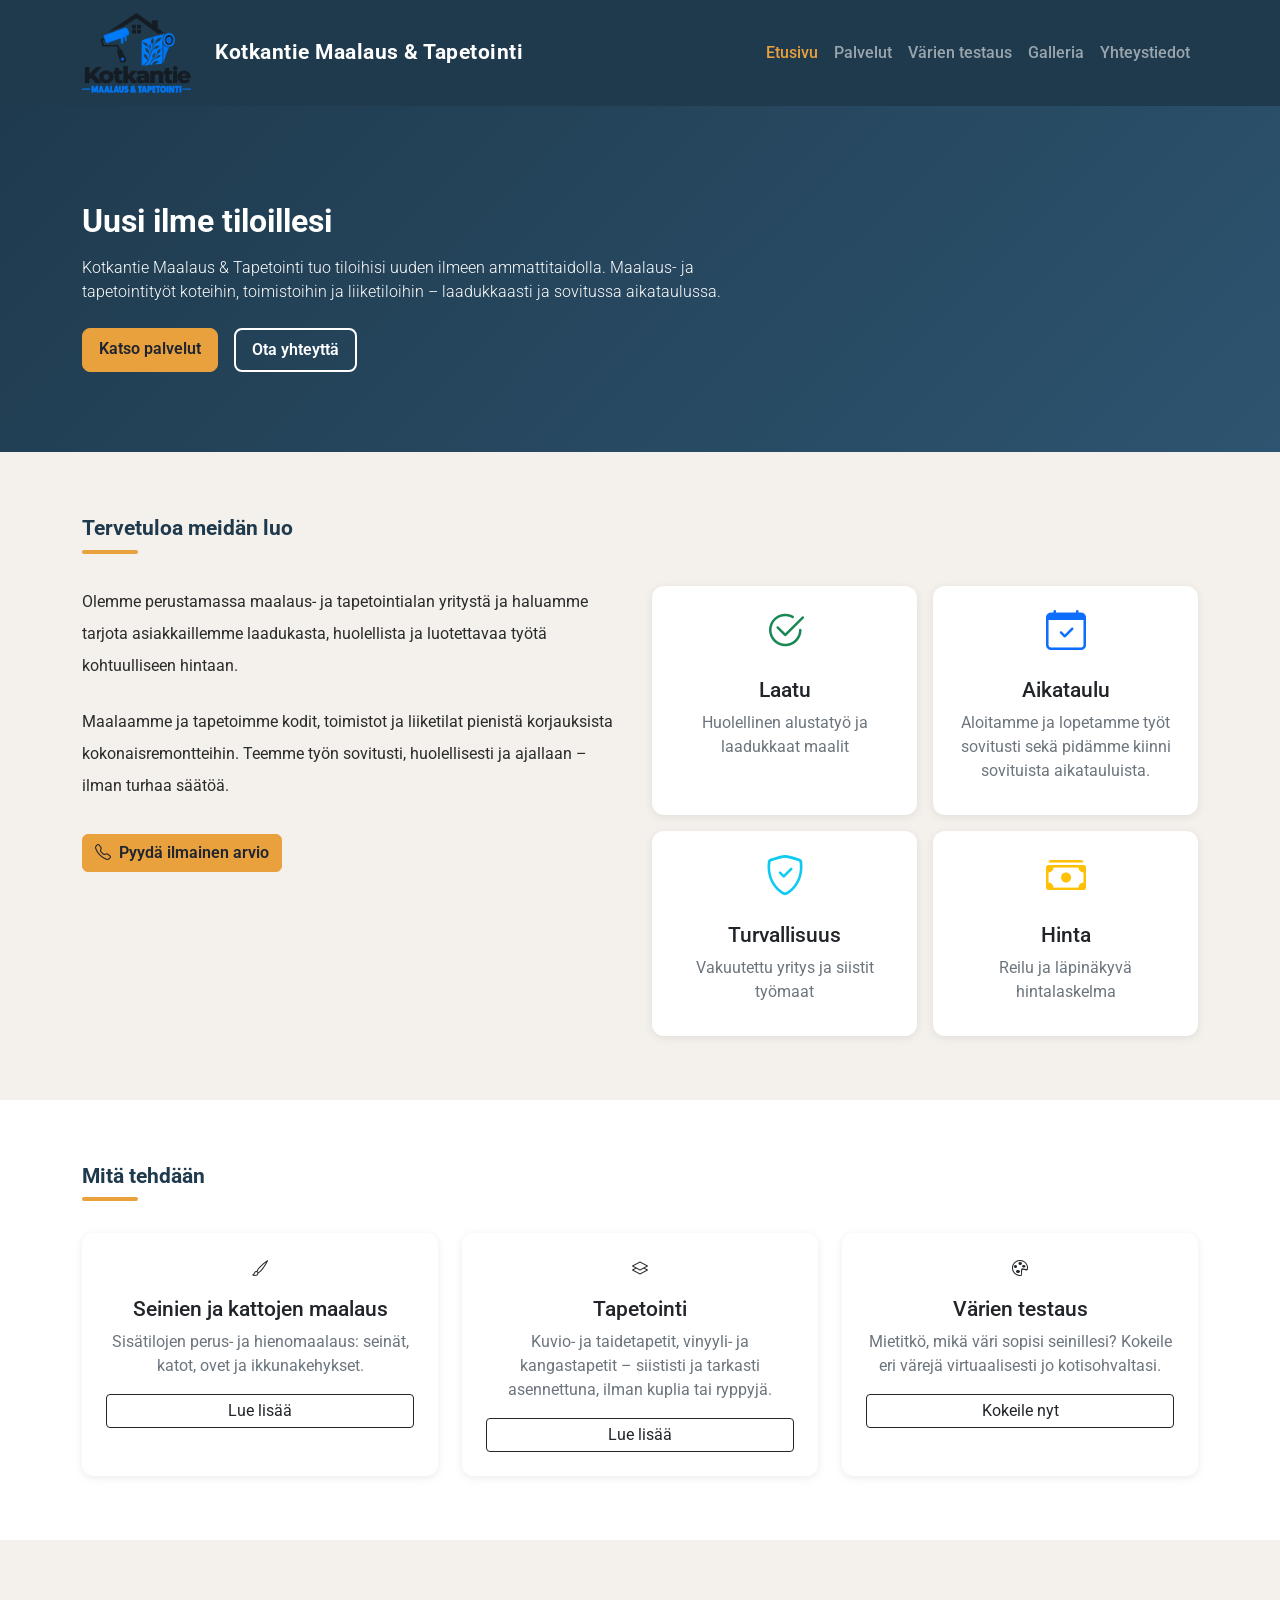
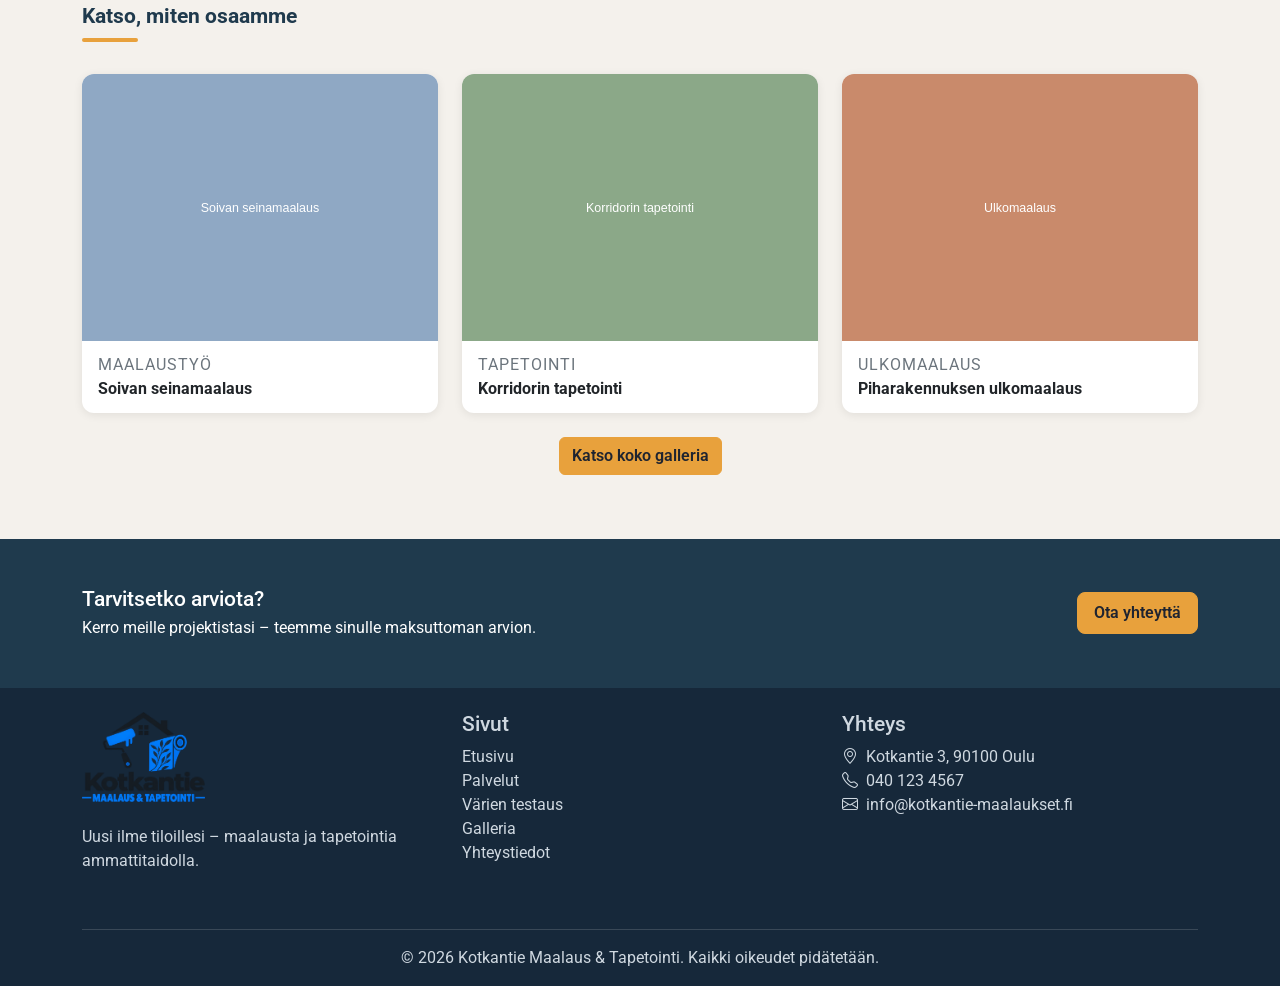
==== index.html @ 5104a5b7 "Logon lisäys" ====
<!DOCTYPE html>
<html lang="fi">
<head>
  <meta charset="UTF-8">
  <meta name="viewport" content="width=device-width, initial-scale=1">
  <title>Etusivu | Kotkantie Maalaus &amp; Tapetointi</title>
  <link href="https://cdn.jsdelivr.net/npm/bootstrap@5.3.3/dist/css/bootstrap.min.css" rel="stylesheet">
  <link href="https://cdn.jsdelivr.net/npm/bootstrap-icons@1.11.3/font/bootstrap-icons.min.css" rel="stylesheet">
  <link rel="stylesheet" href="css/styles.css">
</head>
<body>

<!-- Ylävalikko -->
<nav class="navbar navbar-expand-lg navbar-dark sticky-top" data-bs-theme="dark">
  <div class="container">
  <a class="navbar-brand d-flex align-items-center" href="index.html">
  <img src="kuvat/logo.png" alt="Kotkantie Maalaus &amp; Tapetointi logo" class="logo-kuva me-4">
  Kotkantie Maalaus &amp; Tapetointi
  </a>
    <button class="navbar-toggler" type="button" data-bs-toggle="collapse" data-bs-target="#paaValikko"
            aria-controls="paaValikko" aria-expanded="false" aria-label="Avaa valikko">
      <span class="navbar-toggler-icon"></span>
    </button>
    <div class="collapse navbar-collapse" id="paaValikko">
      <ul class="navbar-nav ms-auto">
        <li class="nav-item"><a class="nav-link active" aria-current="page" href="index.html">Etusivu</a></li>
        <li class="nav-item"><a class="nav-link" href="palvelut.html">Palvelut</a></li>
        <li class="nav-item"><a class="nav-link" href="varientestaus.html">Värien testaus</a></li>
        <li class="nav-item"><a class="nav-link" href="galleria.html">Galleria</a></li>
        <li class="nav-item"><a class="nav-link" href="yhteystiedot.html">Yhteystiedot</a></li>
      </ul>
    </div>
  </div>
</nav>

<main>
  <!-- Kuvakelehditys -->
  <header class="kuva-alku">
    <div class="container">
      <h1 class="display-4">Uusi ilme tiloillesi</h1>
      <p class="lead mt-3">
        Kotkantie Maalaus &amp; Tapetointi tuo tiloihisi uuden ilmeen ammattitaidolla. Maalaus- ja tapetointityöt koteihin, toimistoihin ja liiketiloihin – laadukkaasti ja sovitussa aikataulussa.
      </p>
      <div class="d-flex gap-3 mt-4 flex-wrap">
        <a href="palvelut.html" class="btn btn-akcentti btn-lg">Katso palvelut</a>
        <a href="yhteystiedot.html" class="btn btn-laakeri btn-lg">Ota yhteyttä</a>
      </div>
    </div>
  </header>

  <!-- Tervehdys -->
  <section class="osio">
    <div class="container">
      <h2 class="osio-otsikko">Tervetuloa meidän luo</h2>
      <div class="row g-4 align-items-start">
        <div class="col-md-6">
          <p class="mb-4 lh-lg">
            Olemme perustamassa maalaus- ja tapetointialan yritystä ja haluamme tarjota asiakkaillemme laadukasta, huolellista ja luotettavaa työtä kohtuulliseen hintaan.
          </p>
          <p class="mb-4 lh-lg">
			      Maalaamme ja tapetoimme kodit, toimistot ja liiketilat pienistä korjauksista kokonaisremontteihin.
			      Teemme työn sovitusti, huolellisesti ja ajallaan – ilman turhaa säätöä.
          </p>
          <a href="yhteystiedot.html" class="btn btn-akcentti mt-2">
            <i class="bi bi-telephone me-2"></i>Pyydä ilmainen arvio
          </a>
        </div>
        <div class="col-md-6">
          <div class="row g-3">
            <div class="col-sm-6">
              <div class="card kortti-palvelu h-100 text-center p-3">
                <i class="bi bi-check2-circle kortti-palvelu-kuvake fs-1 text-success"></i>
                <h5 class="mt-3">Laatu</h5>
                <p class="text-secondary small">Huolellinen alustatyö ja laadukkaat maalit</p>
              </div>
            </div>
            <div class="col-sm-6">
              <div class="card kortti-palvelu h-100 text-center p-3">
                <i class="bi bi-calendar-check fs-1 text-primary"></i>
                <h5 class="mt-3">Aikataulu</h5>
                <p class="text-secondary small">Aloitamme ja lopetamme työt sovitusti sekä pidämme kiinni sovituista aikatauluista.</p>
              </div>
            </div>
            <div class="col-sm-6">
              <div class="card kortti-palvelu h-100 text-center p-3">
                <i class="bi bi-shield-check fs-1 text-info"></i>
                <h5 class="mt-3">Turvallisuus</h5>
                <p class="text-secondary small">Vakuutettu yritys ja siistit työmaat</p>
              </div>
            </div>
            <div class="col-sm-6">
              <div class="card kortti-palvelu h-100 text-center p-3">
                <i class="bi bi-cash-stack fs-1 text-warning"></i>
                <h5 class="mt-3">Hinta</h5>
                <p class="text-secondary small">Reilu ja läpinäkyvä hintalaskelma</p>
              </div>
            </div>
          </div>
        </div>
      </div>
    </div>
  </section>

  <!-- Palvelut lyhyesti -->
  <section class="osio" style="background-color:#fff;">
    <div class="container">
      <h2 class="osio-otsikko">Mitä tehdään</h2>
      <div class="row g-4">
        <div class="col-md-4">
          <div class="card kortti-palvelu h-100 text-center p-4">
            <i class="bi bi-brush kortti-palvelu-kuvake"></i>
            <h5 class="mt-3">Seinien ja kattojen maalaus</h5>
            <p class="text-secondary">
              Sisätilojen perus- ja hienomaalaus: seinät, katot, ovet ja
              ikkunakehykset.
            </p>
            <a href="palvelut.html" class="btn btn-outline-dark btn-sm">Lue lisää</a>
          </div>
        </div>
        <div class="col-md-4">
          <div class="card kortti-palvelu h-100 text-center p-4">
            <i class="bi bi-layers kortti-palvelu-kuvake"></i>
            <h5 class="mt-3">Tapetointi</h5>
            <p class="text-secondary">
			        Kuvio- ja taidetapetit, vinyyli- ja kangastapetit – siististi ja tarkasti asennettuna, ilman kuplia tai ryppyjä.
            </p>
            <a href="palvelut.html" class="btn btn-outline-dark btn-sm">Lue lisää</a>
          </div>
        </div>
        <div class="col-md-4">
          <div class="card kortti-palvelu h-100 text-center p-4">
            <i class="bi bi-palette kortti-palvelu-kuvake"></i>
            <h5 class="mt-3">Värien testaus</h5>
            <p class="text-secondary">
			        Mietitkö, mikä väri sopisi seinillesi?
			        Kokeile eri värejä virtuaalisesti jo kotisohvaltasi.
            </p>
            <a href="varientestaus.html" class="btn btn-outline-dark btn-sm">Kokeile nyt</a>
          </div>
        </div>
      </div>
    </div>
  </section>

  <!-- Gallerian esimakua -->
  <section class="osio">
    <div class="container">
      <h2 class="osio-otsikko">Katso, miten osaamme</h2>
      <div class="row g-4">
        <div class="col-md-4">
          <div class="card galleria-tuote">
            <img src="data:image/svg+xml,%3Csvg%20xmlns='http://www.w3.org/2000/svg'%20width='800'%20height='600'%3E%3Crect%20width='800'%20height='600'%20fill='%238fa8c4'/%3E%3Ctext%20x='400'%20y='310'%20font-family='Arial'%20font-size='28'%20fill='%23ffffff'%20text-anchor='middle'%3ESoivan%20seinamaalaus%3C/text%3E%3C/svg%3E"
                 alt="Esimakua: soivan seinamaalaus">
            <div class="kuvaus">
              <div class="luokka">Maalaustyö</div>
              <strong>Soivan seinamaalaus</strong>
            </div>
          </div>
        </div>
        <div class="col-md-4">
          <div class="card galleria-tuote">
            <img src="data:image/svg+xml,%3Csvg%20xmlns='http://www.w3.org/2000/svg'%20width='800'%20height='600'%3E%3Crect%20width='800'%20height='600'%20fill='%238ba888'/%3E%3Ctext%20x='400'%20y='310'%20font-family='Arial'%20font-size='28'%20fill='%23ffffff'%20text-anchor='middle'%3EKorridorin%20tapetointi%3C/text%3E%3C/svg%3E"
                 alt="Esimakua: korridorin tapetointi">
            <div class="kuvaus">
              <div class="luokka">Tapetointi</div>
              <strong>Korridorin tapetointi</strong>
            </div>
          </div>
        </div>
        <div class="col-md-4">
          <div class="card galleria-tuote">
            <img src="data:image/svg+xml,%3Csvg%20xmlns='http://www.w3.org/2000/svg'%20width='800'%20height='600'%3E%3Crect%20width='800'%20height='600'%20fill='%23c98a6b'/%3E%3Ctext%20x='400'%20y='310'%20font-family='Arial'%20font-size='28'%20fill='%23ffffff'%20text-anchor='middle'%3EUlkomaalaus%3C/text%3E%3C/svg%3E"
                 alt="Esimakua: ulkomaalaus">
            <div class="kuvaus">
              <div class="luokka">Ulkomaalaus</div>
              <strong>Piharakennuksen ulkomaalaus</strong>
            </div>
          </div>
        </div>
      </div>
      <div class="text-center mt-4">
        <a href="galleria.html" class="btn btn-akcentti">Katso koko galleria</a>
      </div>
    </div>
  </section>

  <!-- Kutsu toimintaan -->
  <section class="kutsu-palkki">
    <div class="container d-flex flex-wrap align-items-center justify-content-between gap-3">
      <div>
        <h3 class="mb-1">Tarvitsetko arviota?</h3>
        <p class="mb-0">Kerro meille projektistasi – teemme sinulle maksuttoman arvion.</p>
      </div>
      <a href="yhteystiedot.html" class="btn btn-lg">Ota yhteyttä</a>
    </div>
  </section>
</main>

<!-- Alatunniste -->
<footer class="site-footer">
  <div class="container">
    <div class="row py-4">
    <div class="col-md-4 mb-3">
      <a href="index.html" class="d-inline-block mb-3">
        <img src="kuvat/logo.png" alt="Kotkantie Maalaus &amp; Tapetointi" class="logo-footer">
      </a>
      <p class="small">
        Uusi ilme tiloillesi – maalausta ja tapetointia ammattitaidolla.
      </p>
    </div>
      <div class="col-md-4 mb-3">
        <div class="h6">Sivut</div>
        <ul class="list-unstyled small">
          <li><a href="index.html">Etusivu</a></li>
          <li><a href="palvelut.html">Palvelut</a></li>
          <li><a href="varientestaus.html">Värien testaus</a></li>
          <li><a href="galleria.html">Galleria</a></li>
          <li><a href="yhteystiedot.html">Yhteystiedot</a></li>
        </ul>
      </div>
      <div class="col-md-4 mb-3">
        <div class="h6">Yhteys</div>
        <ul class="list-unstyled small">
          <li><i class="bi bi-geo-alt me-2"></i>Kotkantie 3, 90100 Oulu</li>
          <li><i class="bi bi-telephone me-2"></i>040 123 4567</li>
          <li><i class="bi bi-envelope me-2"></i>info@kotkantie-maalaukset.fi</li>
        </ul>
      </div>
    </div>
    <div class="footer-alaosa text-center py-3">
      <span id="vuosi"></span>
    </div>
  </div>
</footer>

<script src="https://code.jquery.com/jquery-3.7.1.min.js"></script>
<script src="https://cdn.jsdelivr.net/npm/bootstrap@5.3.3/dist/js/bootstrap.bundle.min.js"></script>
<script src="js/script.js"></script>
</body>
</html>
---- css/styles.css ----
/* ============================================================
   Kotkantie Maalaus & Tapetointi
   Omat tyylit Bootstrap 5:n päälle.
   Brändivärit on kerätty muuttujiin – vaihda ne helposti täällä.

   Graafinen ohjeistus:
   - Otsikko 1: 20-24 px (käytössä 24 px)
   - Otsikko 2 ja muut otsikot: 14-16 px (käytössä 16 px)
   - Tekstit: 12 px
   - Fontti: Roboto
   ============================================================ */

/* HUOM: @import-säännön pitää olla tiedoston alussa ennen muita sääntöjä.
   Tämän tiedoston pitää latautua Bootstrapin JÄLKEEN, jotta ylikirjoitukset toimivat. */
@import url("https://fonts.googleapis.com/css2?family=Roboto:wght@400;500;700&display=swap");

:root {
  /* Brändivärit (väliaikaiset – vaihdetaan asiakkaan värien tultua) */
  --vp-tumma: #1f3a4d;        /* syvä merensininen */
  --vp-akcentti: #e8a13c;     /* lämpin oranssi */
  --vp-vaalea: #f4f1ec;       /* kermanvalkoinen */
  --vp-teksti: #2b2b2b;
  --vp-harmaa: #6c757d;

  /* Typografia (graafisen ohjeistuksen mukaan) */
  --fontti-perus: "Roboto", sans-serif;
  --koko-h1: 32px;            /* sallittu 20-24 px */
  --koko-otsikko: 21px;       /* sallittu 14-16 px */
  --koko-teksti: 16px;

  /* Bootstrapin omat muuttujat ohjeiden mukaisiksi */
  --bs-body-font-family: var(--fontti-perus);
  --bs-body-font-size: var(--koko-teksti);
}

/* ---------- Typografia ---------- */
body {
  font-family: var(--fontti-perus);
  font-size: var(--koko-teksti);
  color: var(--vp-teksti);
  background-color: var(--vp-vaalea);
}

h1, .h1,
.display-1, .display-2, .display-3,
.display-4, .display-5, .display-6 {
  font-size: var(--koko-h1);
}

h2, h3, h4, h5, h6,
.h2, .h3, .h4, .h5, .h6 {
  font-size: var(--koko-otsikko);
}

/* Bootstrapin tekstiluokat ja komponentit 12 px:ään */
p, li, td, th, label, small, .small,
.lead,
.card-text,
.nav-link,
.dropdown-item,
.btn,
.form-control,
.form-select,
.form-label,
.form-text,
.badge,
.breadcrumb {
  font-size: var(--koko-teksti);
}

/* Logo/brändi on otsikkotason elementti */
.navbar-brand {
  font-size: var(--koko-otsikko);
}

/* ---------- Ylävalikko ---------- */
.navbar {
  background-color: var(--vp-tumma) !important;
}

.navbar-brand {
  font-weight: 700;
  letter-spacing: 0.5px;
}

.navbar-brand .bi {
  color: var(--vp-akcentti);
}

.navbar .nav-link {
  font-weight: 500;
  position: relative;
}

.navbar .nav-link.active {
  color: var(--vp-akcentti) !important;
}

/* ---------- Kuvakelehditys (hero) ---------- */
.kuva-alku {
  background: linear-gradient(135deg, var(--vp-tumma) 0%, #2d5470 100%);
  color: #fff;
  padding: 6rem 0 5rem;
}

.kuva-alku h1 {
  font-weight: 700;
}

.kuva-alku .lead {
  max-width: 640px;
  font-size: var(--koko-teksti);
}

.btn-akcentti {
  background-color: var(--vp-akcentti);
  border-color: var(--vp-akcentti);
  color: #1f2430;
  font-weight: 600;
}

.btn-akcentti:hover {
  background-color: #d18c29;
  border-color: #d18c29;
  color: #fff;
}

.btn-laakeri {
  border: 2px solid #fff;
  color: #fff;
  font-weight: 600;
}

.btn-laakeri:hover {
  background-color: #fff;
  color: var(--vp-tumma);
}

/* ---------- Yleiset osiot ---------- */
.osio {
  padding: 4rem 0;
}

.osio-otsikko {
  font-weight: 700;
  color: var(--vp-tumma);
  margin-bottom: 2rem;
}

.osio-otsikko::after {
  content: "";
  display: block;
  width: 56px;
  height: 4px;
  margin-top: 0.5rem;
  background-color: var(--vp-akcentti);
  border-radius: 2px;
}

/* Sivun otsikkopalkki pienemmille sivuille */
.sivun-otsikko {
  background-color: var(--vp-tumma);
  color: #fff;
  padding: 3rem 0;
}

/* ---------- Kortit ---------- */
.kortti-palvelu {
  border: none;
  border-radius: 0.75rem;
  box-shadow: 0 2px 10px rgba(0, 0, 0, 0.08);
  transition: transform 0.2s ease, box-shadow 0.2s ease;
}

.kortti-palvelu:hover {
  transform: translateY(-6px);
  box-shadow: 0 10px 24px rgba(0, 0, 0, 0.15);
}

/* Kuvakkeet eivät ole tekstiä, joten niiden koko saa poiketa */
.kortti-palvelu .kuvake {
  font-size: 2.5rem;
  color: var(--vp-akcentti);
}

/* ---------- Värien testaus: huone ---------- */
.huone {
  position: relative;
  width: 100%;
  aspect-ratio: 4 / 3;
  overflow: hidden;
  border-radius: 0.75rem;
  box-shadow: 0 8px 24px rgba(0, 0, 0, 0.2);
  /* Maalattavat värit asetetaan JS:llä näihin muuttujiin */
  --seinavari: #f2f0ea;
  --jalkalistavari: #ffffff;
}

.seina {
  position: absolute;
  top: 0;
  left: 0;
  right: 0;
  bottom: 22%;
  background-color: var(--seinavari);
  transition: background-color 0.35s ease;
}

.lattia {
  position: absolute;
  bottom: 0;
  left: 0;
  right: 0;
  height: 22%;
  background: repeating-linear-gradient(
    90deg,
    #c9a26f 0 70px,
    #bd9460 70px 140px
  );
  box-shadow: inset 0 6px 10px rgba(0, 0, 0, 0.15);
}

.jalkalista {
  position: absolute;
  left: 0;
  right: 0;
  bottom: 22%;
  height: 4.5%;
  background-color: var(--jalkalistavari);
  border-top: 1px solid rgba(0, 0, 0, 0.15);
  transition: background-color 0.35s ease;
}

.ovi {
  position: absolute;
  bottom: 22%;
  left: 10%;
  width: 15%;
  height: 48%;
  background-color: #fbfaf7;
  border: 5px solid #d9d2c6;
  border-bottom: none;
  border-radius: 4px 4px 0 0;
}

.ovi::after {
  content: "";
  position: absolute;
  right: 12%;
  top: 52%;
  width: 8%;
  height: 8%;
  border-radius: 50%;
  background-color: #b9924f;
}

.ikkuna {
  position: absolute;
  top: 12%;
  right: 12%;
  width: 28%;
  height: 36%;
  background: linear-gradient(180deg, #cfe7f5 0%, #e8f4fb 100%);
  border: 7px solid #ffffff;
  box-shadow: 0 0 0 2px #d9d2c6, 0 4px 10px rgba(0, 0, 0, 0.12);
}

.ikkuna::before {
  content: "";
  position: absolute;
  left: 50%;
  top: 0;
  bottom: 0;
  width: 4px;
  margin-left: -2px;
  background-color: #ffffff;
}

.ikkuna::after {
  content: "";
  position: absolute;
  top: 50%;
  left: 0;
  right: 0;
  height: 4px;
  margin-top: -2px;
  background-color: #ffffff;
}

.sofa {
  position: absolute;
  bottom: 22%;
  left: 38%;
  width: 30%;
  height: 17%;
  background-color: #7c8a94;
  border-radius: 12px 12px 0 0;
}

.sofa::before {
  content: "";
  position: absolute;
  left: -6%;
  bottom: 0;
  width: 14%;
  height: 100%;
  background-color: #6d7a84;
  border-radius: 12px 0 0 0;
}

.sofa::after {
  content: "";
  position: absolute;
  right: -6%;
  bottom: 0;
  width: 14%;
  height: 100%;
  background-color: #6d7a84;
  border-radius: 0 12px 0 0;
}

/* ---------- Värien testaus: navetat ---------- */
.navetarivit {
  display: flex;
  flex-wrap: wrap;
  gap: 0.6rem;
}

.navetta {
  width: 52px;
  height: 52px;
  border-radius: 50%;
  cursor: pointer;
  border: 3px solid rgba(0, 0, 0, 0.15);
  transition: transform 0.15s ease, border-color 0.15s ease;
}

.navetta:hover {
  transform: scale(1.1);
}

.navetta.aktiivinen {
  border-color: var(--vp-tumma);
  transform: scale(1.12);
  box-shadow: 0 0 0 3px var(--vp-akcentti);
}

.navetta-oma {
  position: relative;
  overflow: hidden;
  background: conic-gradient(red, yellow, lime, cyan, blue, magenta, red);
  border: 3px dashed rgba(0, 0, 0, 0.35);
}

.navetta-oma input[type="color"] {
  position: absolute;
  inset: -8px;
  width: calc(100% + 16px);
  height: calc(100% + 16px);
  cursor: pointer;
  opacity: 0;
}

.vari-otanto {
  display: inline-block;
  width: 1rem;
  height: 1rem;
  border-radius: 0.25rem;
  vertical-align: -0.2rem;
  margin-right: 0.4rem;
  border: 1px solid rgba(0, 0, 0, 0.2);
}

/* ---------- Galleria ---------- */
.galleria-tuote {
  border: none;
  border-radius: 0.75rem;
  overflow: hidden;
  background: #fff;
  box-shadow: 0 2px 10px rgba(0, 0, 0, 0.08);
  transition: transform 0.2s ease, box-shadow 0.2s ease;
}

.galleria-tuote:hover {
  transform: translateY(-6px);
  box-shadow: 0 10px 24px rgba(0, 0, 0, 0.15);
}

.galleria-tuote img {
  width: 100%;
  aspect-ratio: 4 / 3;
  object-fit: cover;
  display: block;
}

.galleria-tuote .kuvaus {
  padding: 0.75rem 1rem;
}

.galleria-tuote .luokka {
  font-size: var(--koko-teksti);
  color: var(--vp-harmaa);
  text-transform: uppercase;
  letter-spacing: 1px;
}

/* ---------- Yhteystiedot ---------- */
/* Kuvakkeet eivät ole tekstiä, joten niiden koko saa poiketa */
.yhteystieto-kohteet .bi {
  font-size: 1.4rem;
  color: var(--vp-akcentti);
  width: 2rem;
  text-align: center;
}

.kartta-upotus {
  height: 260px;
  border-radius: 0.75rem;
  background-color: #dfe6ea;
  border: 2px dashed #aab7c0;
  display: flex;
  flex-direction: column;
  align-items: center;
  justify-content: center;
  color: var(--vp-harmaa);
}

.kartta-upotus .bi {
  font-size: 2.5rem;
}

/* ---------- Kutsu-toimintaan -palkki ---------- */
.kutsu-palkki {
  background-color: var(--vp-tumma);
  color: #fff;
  padding: 3rem 0;
}

.kutsu-palkki .btn {
  background-color: var(--vp-akcentti);
  border-color: var(--vp-akcentti);
  color: #1f2430;
  font-weight: 600;
}

.kutsu-palkki .btn:hover {
  background-color: #d18c29;
  color: #fff;
}

/* ---------- Alatunniste ---------- */
.site-footer {
  background-color: #16283a;
  color: #cfd8e0;
  margin-top: auto;
}

.site-footer a {
  color: #cfd8e0;
  text-decoration: none;
}

.site-footer a:hover {
  color: var(--vp-akcentti);
}

.site-footer .brand .bi {
  color: var(--vp-akcentti);
}

.footer-alaosa {
  border-top: 1px solid rgba(255, 255, 255, 0.15);
  font-size: var(--koko-teksti);
}

body {
  display: flex;
  flex-direction: column;
  min-height: 100vh;
}

main {
  flex: 1 0 auto;
}

.logo-kuva {
  height: 80px;
  width: auto;
  margin-right: 1.5rem;
}

/* Pienemmillä näytöillä hieman pienempi, ettei valikko täyty */
@media (max-width: 575.98px) {
  .logo-kuva {
    height: 40px;
  }
}

.logo-footer {
  height: 90px;
  width: auto;
  display: block;
}
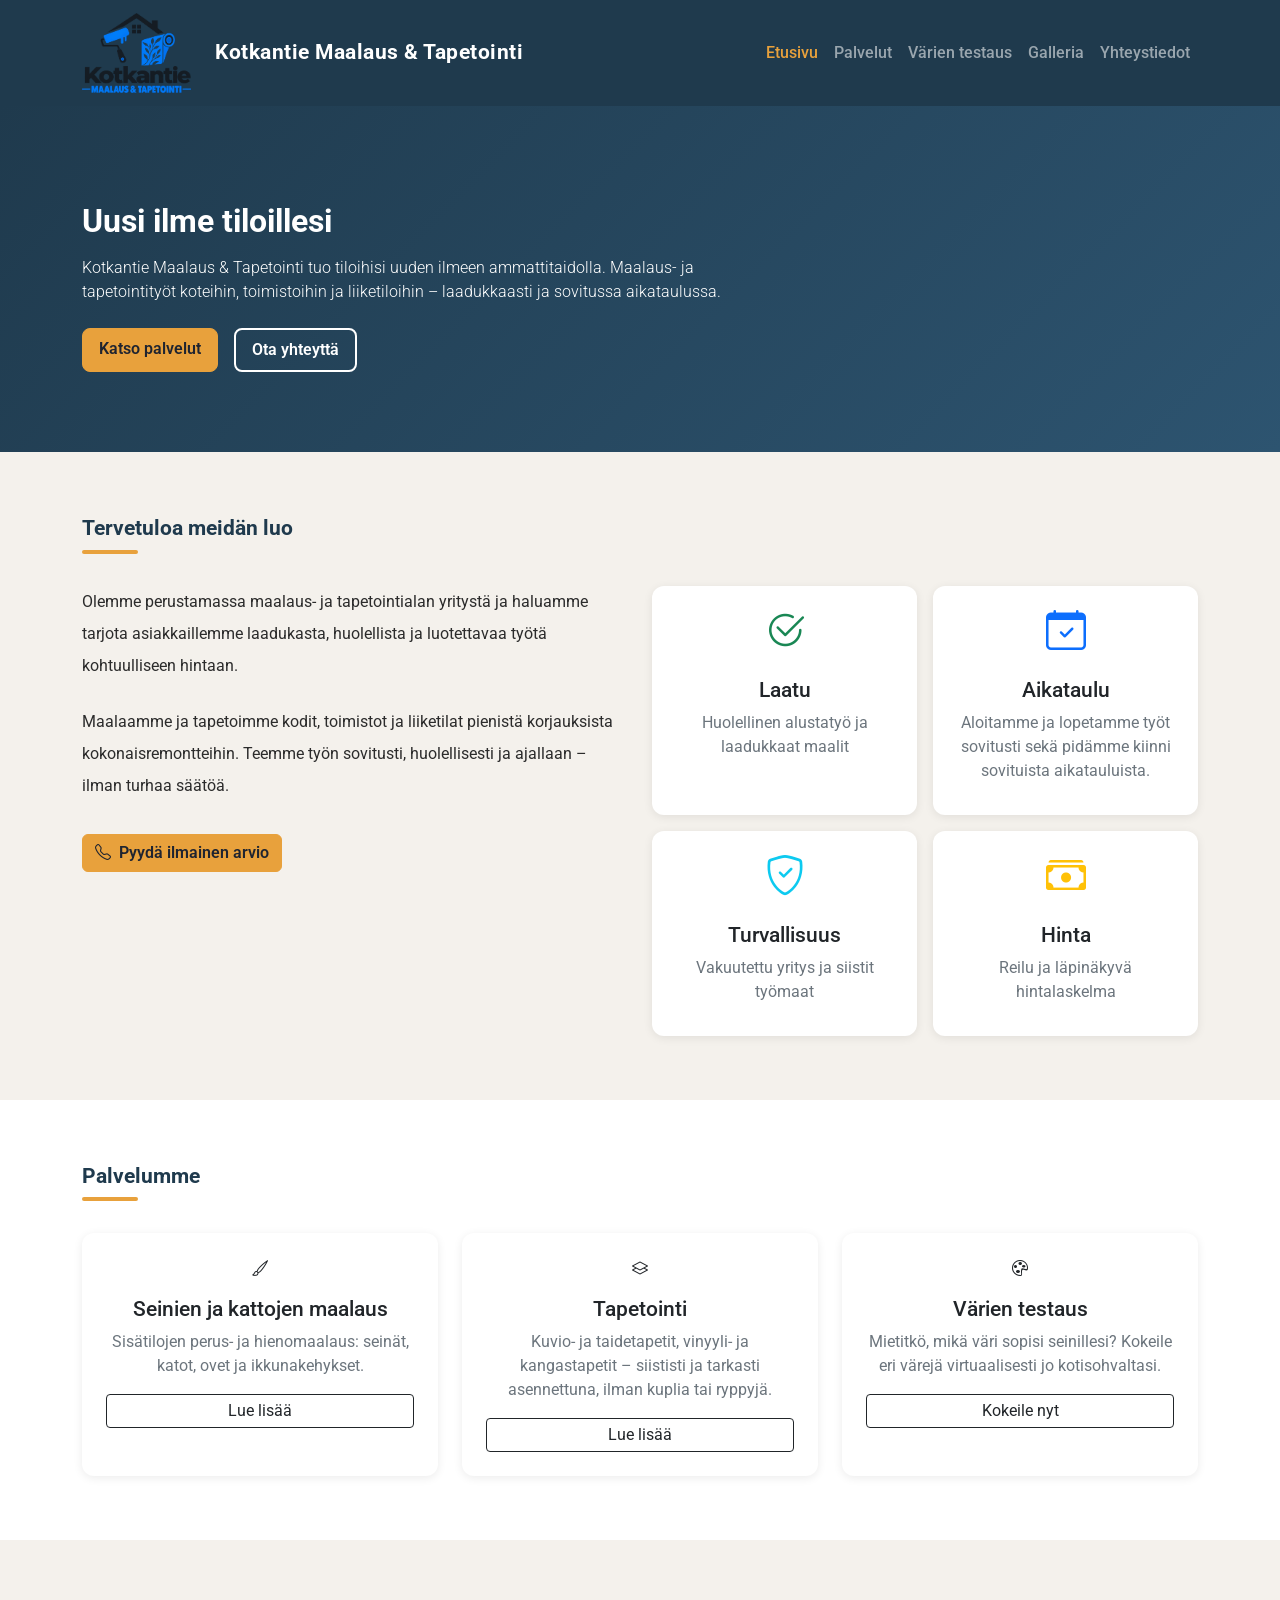
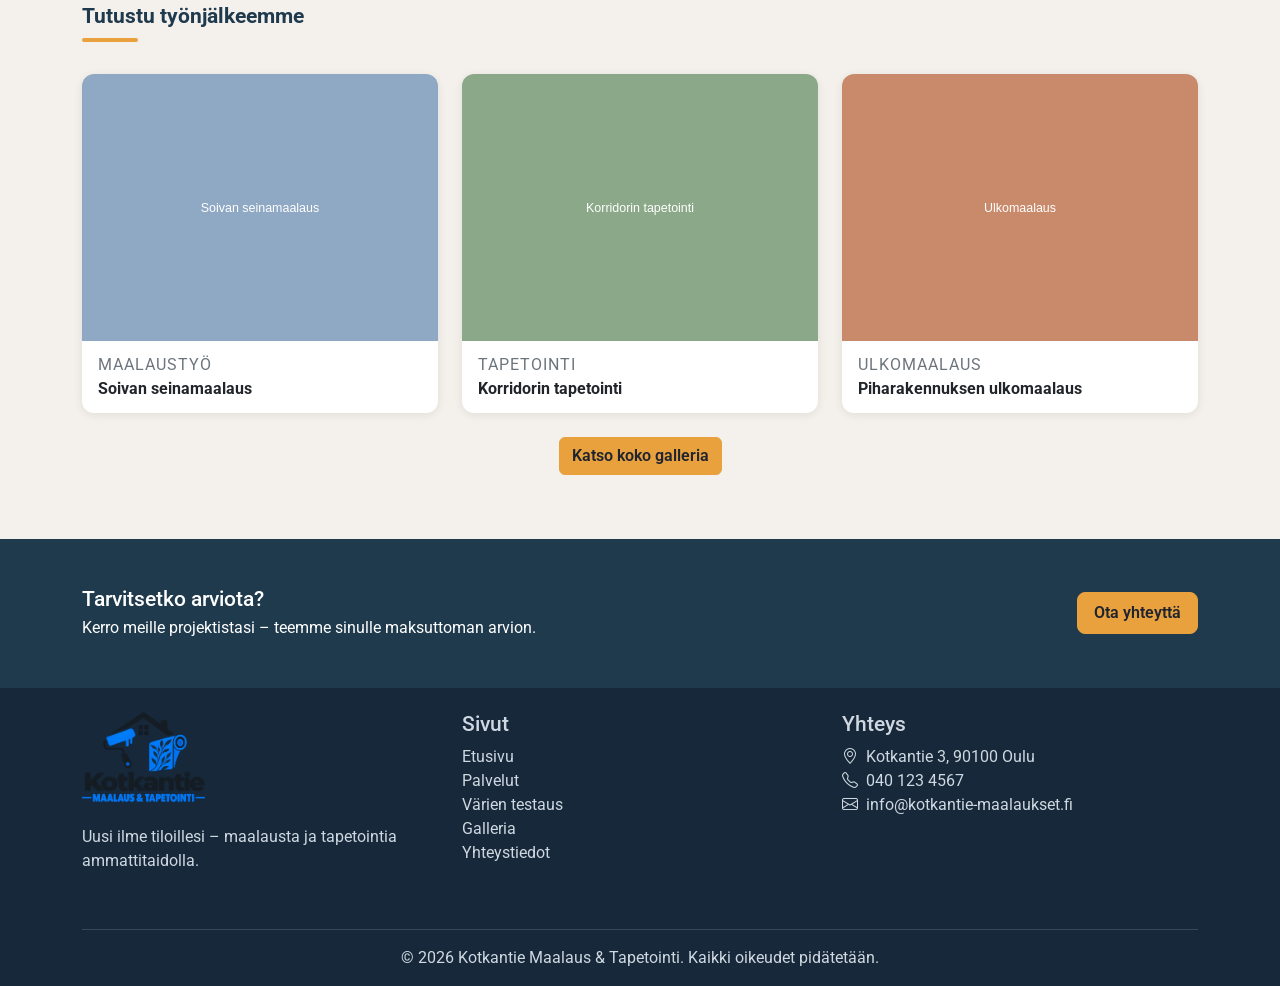
==== commit 150c85dd: "Initial commit" ====
--- a/index.html
+++ b/index.html
@@ -104,7 +104,7 @@
   <!-- Palvelut lyhyesti -->
   <section class="osio" style="background-color:#fff;">
     <div class="container">
-      <h2 class="osio-otsikko">Mitä tehdään</h2>
+      <h2 class="osio-otsikko">Palvelumme</h2>
       <div class="row g-4">
         <div class="col-md-4">
           <div class="card kortti-palvelu h-100 text-center p-4">
@@ -145,7 +145,7 @@
   <!-- Gallerian esimakua -->
   <section class="osio">
     <div class="container">
-      <h2 class="osio-otsikko">Katso, miten osaamme</h2>
+      <h2 class="osio-otsikko">Tutustu työnjälkeemme</h2>
       <div class="row g-4">
         <div class="col-md-4">
           <div class="card galleria-tuote">
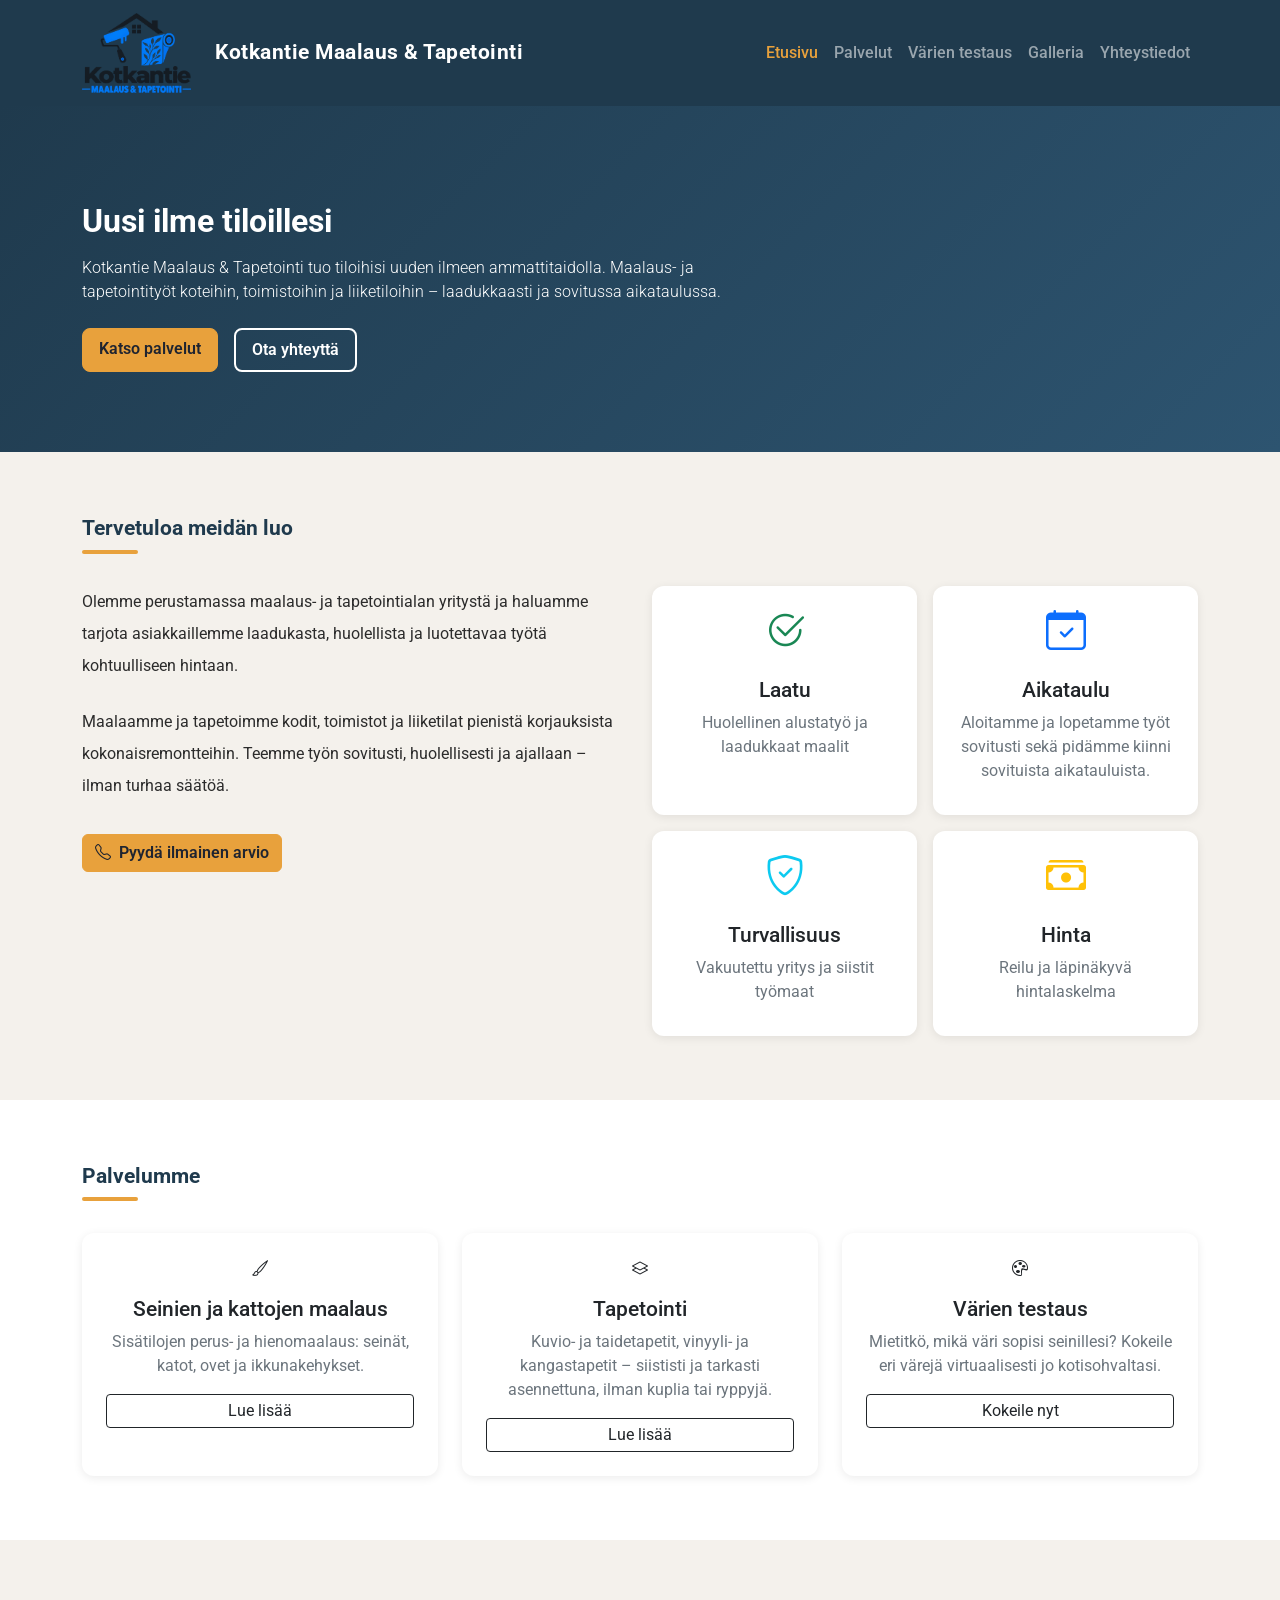
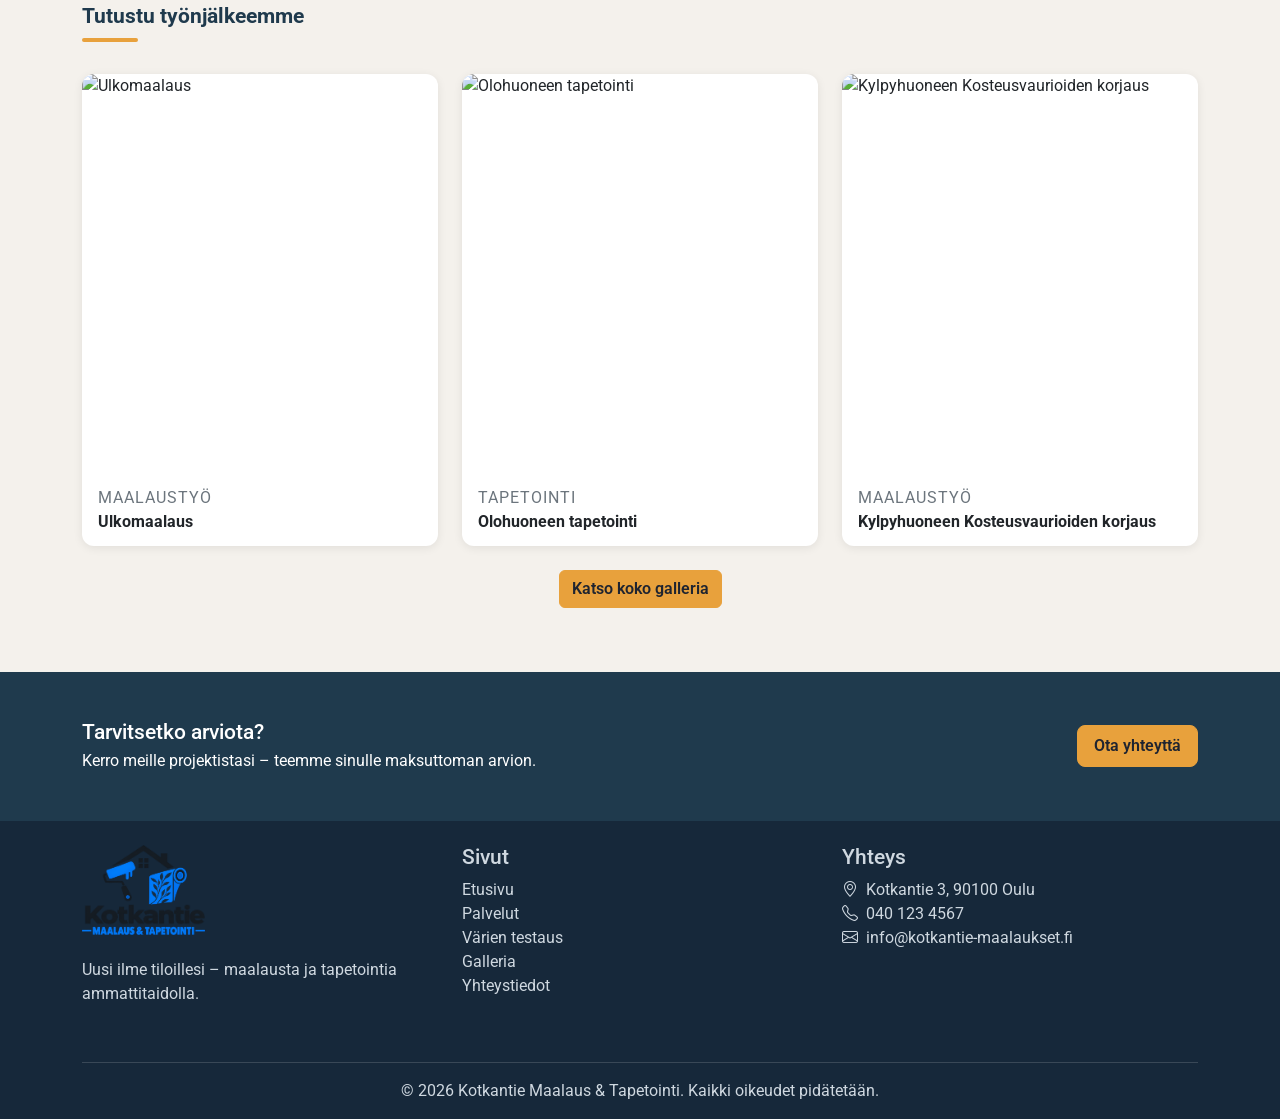
==== commit cba4258c: "backup" ====
--- a/index.html
+++ b/index.html
@@ -149,31 +149,37 @@
       <div class="row g-4">
         <div class="col-md-4">
           <div class="card galleria-tuote">
-            <img src="data:image/svg+xml,%3Csvg%20xmlns='http://www.w3.org/2000/svg'%20width='800'%20height='600'%3E%3Crect%20width='800'%20height='600'%20fill='%238fa8c4'/%3E%3Ctext%20x='400'%20y='310'%20font-family='Arial'%20font-size='28'%20fill='%23ffffff'%20text-anchor='middle'%3ESoivan%20seinamaalaus%3C/text%3E%3C/svg%3E"
-                 alt="Esimakua: soivan seinamaalaus">
+            <img src="https://irp.cdn-website.com/e50eae41/dms3rep/multi/opt/how-does-the-temperature-outside-affect-my-exterior-paint-job-1200px-1920w.jpg"
+                 alt="Ulkomaalaus"
+                 loading="lazy"
+                 width="500" height="400">
             <div class="kuvaus">
               <div class="luokka">Maalaustyö</div>
-              <strong>Soivan seinamaalaus</strong>
+              <strong>Ulkomaalaus</strong>
             </div>
           </div>
         </div>
         <div class="col-md-4">
           <div class="card galleria-tuote">
-            <img src="data:image/svg+xml,%3Csvg%20xmlns='http://www.w3.org/2000/svg'%20width='800'%20height='600'%3E%3Crect%20width='800'%20height='600'%20fill='%238ba888'/%3E%3Ctext%20x='400'%20y='310'%20font-family='Arial'%20font-size='28'%20fill='%23ffffff'%20text-anchor='middle'%3EKorridorin%20tapetointi%3C/text%3E%3C/svg%3E"
-                 alt="Esimakua: korridorin tapetointi">
+            <img src="https://www.diy-extra.co.uk/wp-content/uploads/2012/06/wallpapering-like-pro.jpg"
+                 alt="Olohuoneen tapetointi"
+                 loading="lazy"
+                 width="500" height="400">
             <div class="kuvaus">
               <div class="luokka">Tapetointi</div>
-              <strong>Korridorin tapetointi</strong>
+              <strong>Olohuoneen tapetointi</strong>
             </div>
           </div>
         </div>
         <div class="col-md-4">
           <div class="card galleria-tuote">
-            <img src="data:image/svg+xml,%3Csvg%20xmlns='http://www.w3.org/2000/svg'%20width='800'%20height='600'%3E%3Crect%20width='800'%20height='600'%20fill='%23c98a6b'/%3E%3Ctext%20x='400'%20y='310'%20font-family='Arial'%20font-size='28'%20fill='%23ffffff'%20text-anchor='middle'%3EUlkomaalaus%3C/text%3E%3C/svg%3E"
-                 alt="Esimakua: ulkomaalaus">
+            <img src="https://www.blosius.fi/hs-fs/hubfs/kosteusvauriokorjaus_kylpyhuoneessa_ja_saunassa_porareik%C3%A4mittaus.jpg?width=2048&height=1536&name=kosteusvauriokorjaus_kylpyhuoneessa_ja_saunassa_porareik%C3%A4mittaus.jpg"
+                 alt="Kylpyhuoneen Kosteusvaurioiden korjaus"
+                 loading="lazy"
+                 width="500" height="400">
             <div class="kuvaus">
-              <div class="luokka">Ulkomaalaus</div>
-              <strong>Piharakennuksen ulkomaalaus</strong>
+              <div class="luokka">Maalaustyö</div>
+              <strong>Kylpyhuoneen Kosteusvaurioiden korjaus</strong>
             </div>
           </div>
         </div>
@@ -236,5 +242,6 @@
 <script src="https://code.jquery.com/jquery-3.7.1.min.js"></script>
 <script src="https://cdn.jsdelivr.net/npm/bootstrap@5.3.3/dist/js/bootstrap.bundle.min.js"></script>
 <script src="js/script.js"></script>
+<script src="js/värit.js"></script>
 </body>
-</html>
+</html>
--- a/css/styles.css
+++ b/css/styles.css
@@ -1,17 +1,21 @@
 /* ============================================================
    Kotkantie Maalaus & Tapetointi
    Omat tyylit Bootstrap 5:n päälle.
-   Brändivärit on kerätty muuttujiin – vaihda ne helposti täällä.
-
-   Graafinen ohjeistus:
-   - Otsikko 1: 20-24 px (käytössä 24 px)
-   - Otsikko 2 ja muut otsikot: 14-16 px (käytössä 16 px)
+   Brändivärit on kerätty muuttujiin
+
+   Graafinen ohjeistus (suositus):
+   - Otsikko 1: 20-24 px
+   - Otsikko 2 ja muut otsikot: 14-16 px
    - Tekstit: 12 px
    - Fontti: Roboto
+
+   Sivustolla käytössä olevat koot (poikkeavat ohjeistuksesta):
+   - Otsikko 1: 32 px
+   - Otsikko 2 ja muut otsikot: 21 px
+   - Tekstit: 16 px
+   - Fontti: Roboto
    ============================================================ */
 
-/* HUOM: @import-säännön pitää olla tiedoston alussa ennen muita sääntöjä.
-   Tämän tiedoston pitää latautua Bootstrapin JÄLKEEN, jotta ylikirjoitukset toimivat. */
 @import url("https://fonts.googleapis.com/css2?family=Roboto:wght@400;500;700&display=swap");
 
 :root {
@@ -22,13 +26,13 @@
   --vp-teksti: #2b2b2b;
   --vp-harmaa: #6c757d;
 
-  /* Typografia (graafisen ohjeistuksen mukaan) */
+  /* Typografia (käytössä olevat koot, ks. ohjeistus ylhäällä) */
   --fontti-perus: "Roboto", sans-serif;
-  --koko-h1: 32px;            /* sallittu 20-24 px */
-  --koko-otsikko: 21px;       /* sallittu 14-16 px */
-  --koko-teksti: 16px;
-
-  /* Bootstrapin omat muuttujat ohjeiden mukaisiksi */
+  --koko-h1: 32px;            /* ohjeistus: 20-24 px */
+  --koko-otsikko: 21px;       /* ohjeistus: 14-16 px */
+  --koko-teksti: 16px;        /* ohjeistus: 12 px */
+
+  /* Bootstrapin omat muuttujat samoiksi kuin omat muuttujat */
   --bs-body-font-family: var(--fontti-perus);
   --bs-body-font-size: var(--koko-teksti);
 }
@@ -52,7 +56,7 @@
   font-size: var(--koko-otsikko);
 }
 
-/* Bootstrapin tekstiluokat ja komponentit 12 px:ään */
+/* Bootstrapin tekstiluokat ja komponentit tekstikokoon (16 px) */
 p, li, td, th, label, small, .small,
 .lead,
 .card-text,
@@ -319,14 +323,14 @@
   border-radius: 0 12px 0 0;
 }
 
-/* ---------- Värien testaus: navetat ---------- */
-.navetarivit {
+/* ---------- Värien testaus: napit ---------- */
+.nappirivit {
   display: flex;
   flex-wrap: wrap;
   gap: 0.6rem;
 }
 
-.navetta {
+.nappi {
   width: 52px;
   height: 52px;
   border-radius: 50%;
@@ -335,24 +339,24 @@
   transition: transform 0.15s ease, border-color 0.15s ease;
 }
 
-.navetta:hover {
+.nappi:hover {
   transform: scale(1.1);
 }
 
-.navetta.aktiivinen {
+.nappi.aktiivinen {
   border-color: var(--vp-tumma);
   transform: scale(1.12);
   box-shadow: 0 0 0 3px var(--vp-akcentti);
 }
 
-.navetta-oma {
+.nappi-oma {
   position: relative;
   overflow: hidden;
   background: conic-gradient(red, yellow, lime, cyan, blue, magenta, red);
   border: 3px dashed rgba(0, 0, 0, 0.35);
 }
 
-.navetta-oma input[type="color"] {
+.nappi-oma input[type="color"] {
   position: absolute;
   inset: -8px;
   width: calc(100% + 16px);
@@ -361,7 +365,7 @@
   opacity: 0;
 }
 
-.vari-otanto {
+.vari-valittu {
   display: inline-block;
   width: 1rem;
   height: 1rem;
@@ -371,6 +375,24 @@
   border: 1px solid rgba(0, 0, 0, 0.2);
 }
 
+#seinän_nappialue, #Jalkalistan_nappialue {
+  display: flex;
+  flex-wrap: wrap;
+}
+
+.vari-nappi:focus,
+.vari-nappi:focus-visible {
+  outline: none;
+  box-shadow: none;
+}
+
+.vari-nappi.valittu,
+.vari-nappi.valittu:focus {
+  outline: 3px solid #0d6efd;
+  outline-offset: 2px;
+}
+
+.vari-valittu { margin-right: 6px; }
 /* ---------- Galleria ---------- */
 .galleria-tuote {
   border: none;
@@ -402,6 +424,22 @@
   color: var(--vp-harmaa);
   text-transform: uppercase;
   letter-spacing: 1px;
+}
+
+
+.gallery-card img {
+  width: 100%;
+  aspect-ratio: 4 / 3;   /* kaikille kuville sama muoto */
+  object-fit: cover;      /* leikkaa kuvan sen sijaan että venyttäisi */
+  object-position: center top; /* pitää maalarin pään ja telan näkyvissä */
+  display: block;
+}
+
+.gallery-grid {
+  display: grid;
+  grid-template-columns: repeat(3, 1fr);
+  gap: 20px;
+  align-items: start;  /* kortit eivät venytä toisiaan saman korkuisiksi */
 }
 
 /* ---------- Yhteystiedot ---------- */
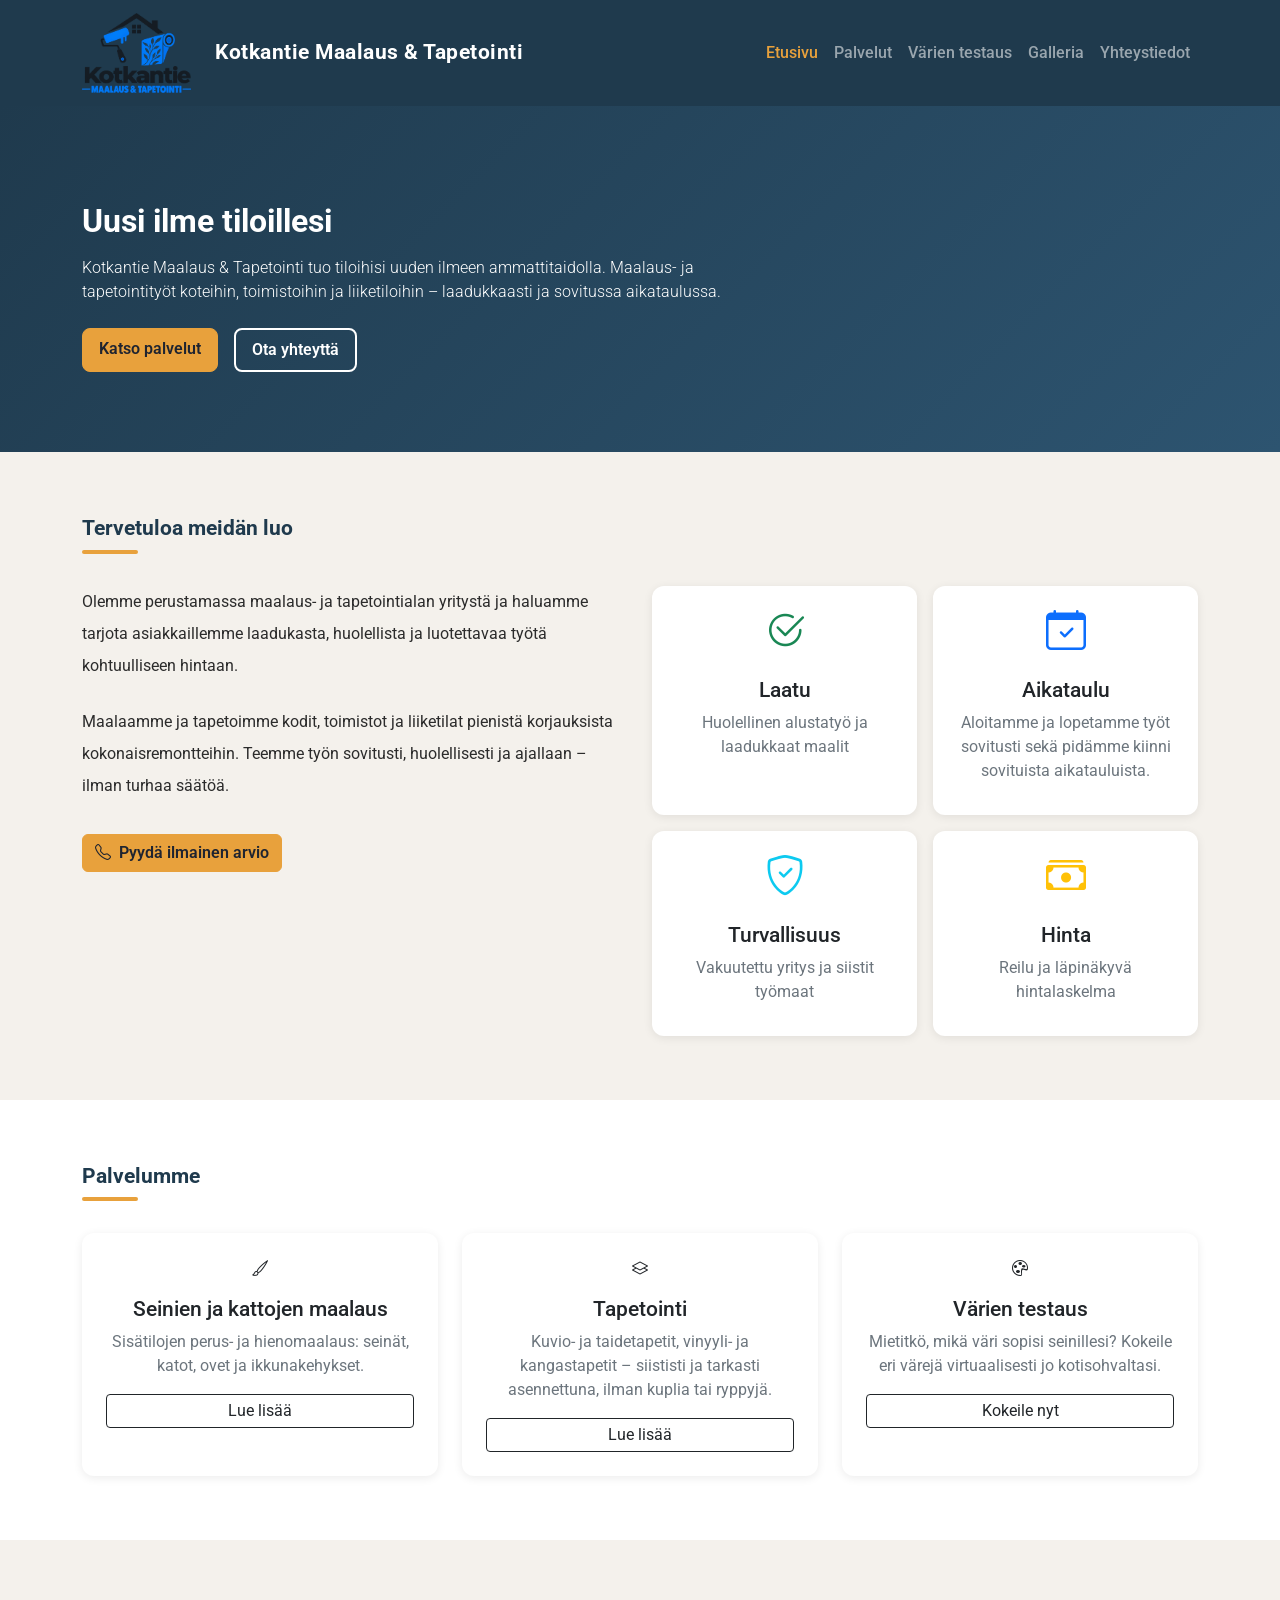
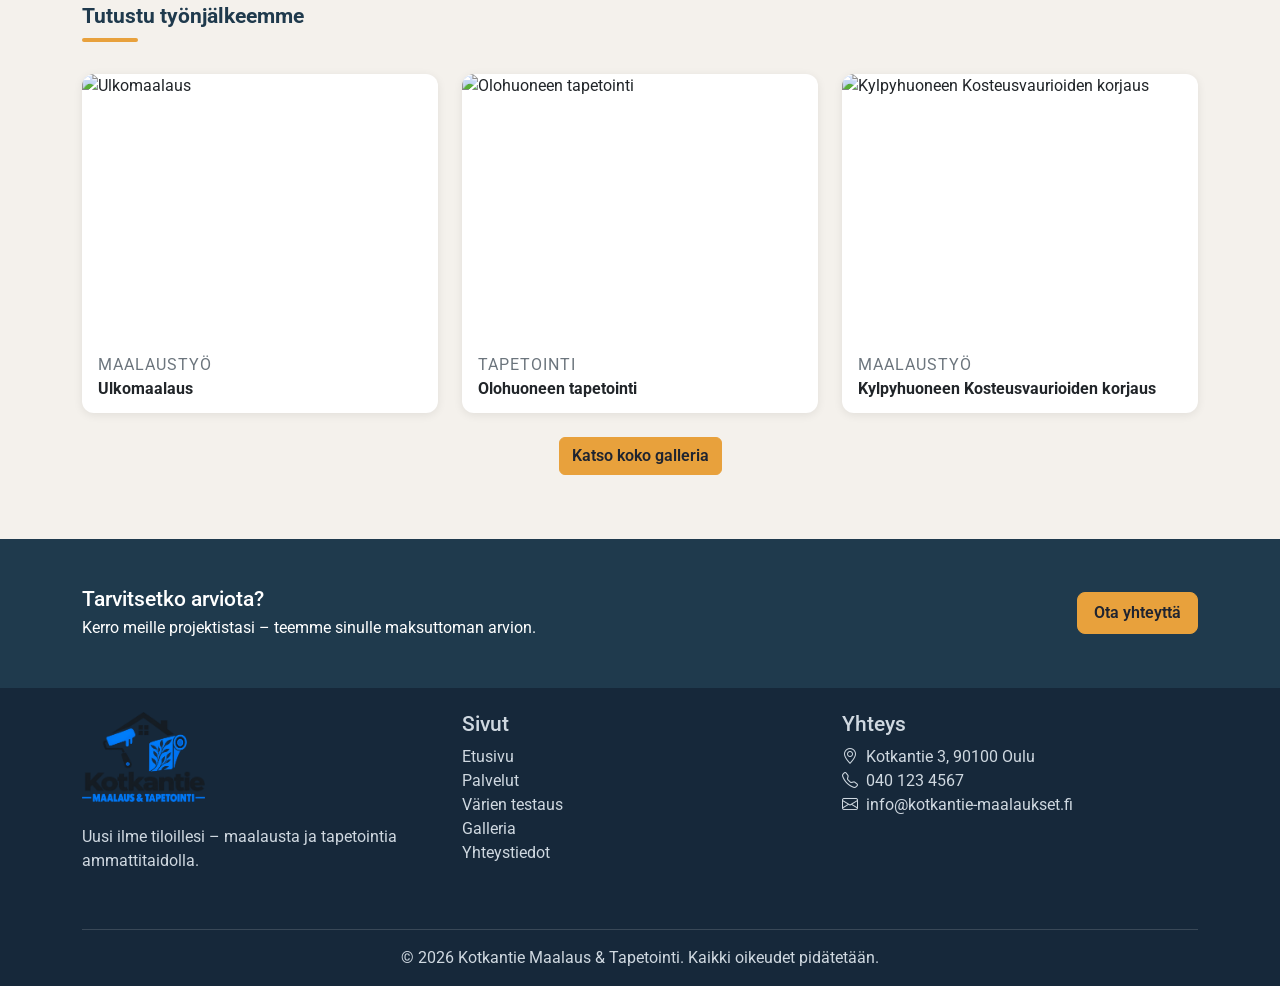
==== commit cb1a4f5c: "Initial commit" ====
--- a/index.html
+++ b/index.html
@@ -151,8 +151,7 @@
           <div class="card galleria-tuote">
             <img src="https://irp.cdn-website.com/e50eae41/dms3rep/multi/opt/how-does-the-temperature-outside-affect-my-exterior-paint-job-1200px-1920w.jpg"
                  alt="Ulkomaalaus"
-                 loading="lazy"
-                 width="500" height="400">
+                 loading="lazy">
             <div class="kuvaus">
               <div class="luokka">Maalaustyö</div>
               <strong>Ulkomaalaus</strong>
@@ -163,8 +162,7 @@
           <div class="card galleria-tuote">
             <img src="https://www.diy-extra.co.uk/wp-content/uploads/2012/06/wallpapering-like-pro.jpg"
                  alt="Olohuoneen tapetointi"
-                 loading="lazy"
-                 width="500" height="400">
+                 loading="lazy">
             <div class="kuvaus">
               <div class="luokka">Tapetointi</div>
               <strong>Olohuoneen tapetointi</strong>
@@ -175,8 +173,7 @@
           <div class="card galleria-tuote">
             <img src="https://www.blosius.fi/hs-fs/hubfs/kosteusvauriokorjaus_kylpyhuoneessa_ja_saunassa_porareik%C3%A4mittaus.jpg?width=2048&height=1536&name=kosteusvauriokorjaus_kylpyhuoneessa_ja_saunassa_porareik%C3%A4mittaus.jpg"
                  alt="Kylpyhuoneen Kosteusvaurioiden korjaus"
-                 loading="lazy"
-                 width="500" height="400">
+                 loading="lazy">
             <div class="kuvaus">
               <div class="luokka">Maalaustyö</div>
               <strong>Kylpyhuoneen Kosteusvaurioiden korjaus</strong>
@@ -244,4 +241,4 @@
 <script src="js/script.js"></script>
 <script src="js/värit.js"></script>
 </body>
-</html>+</html>
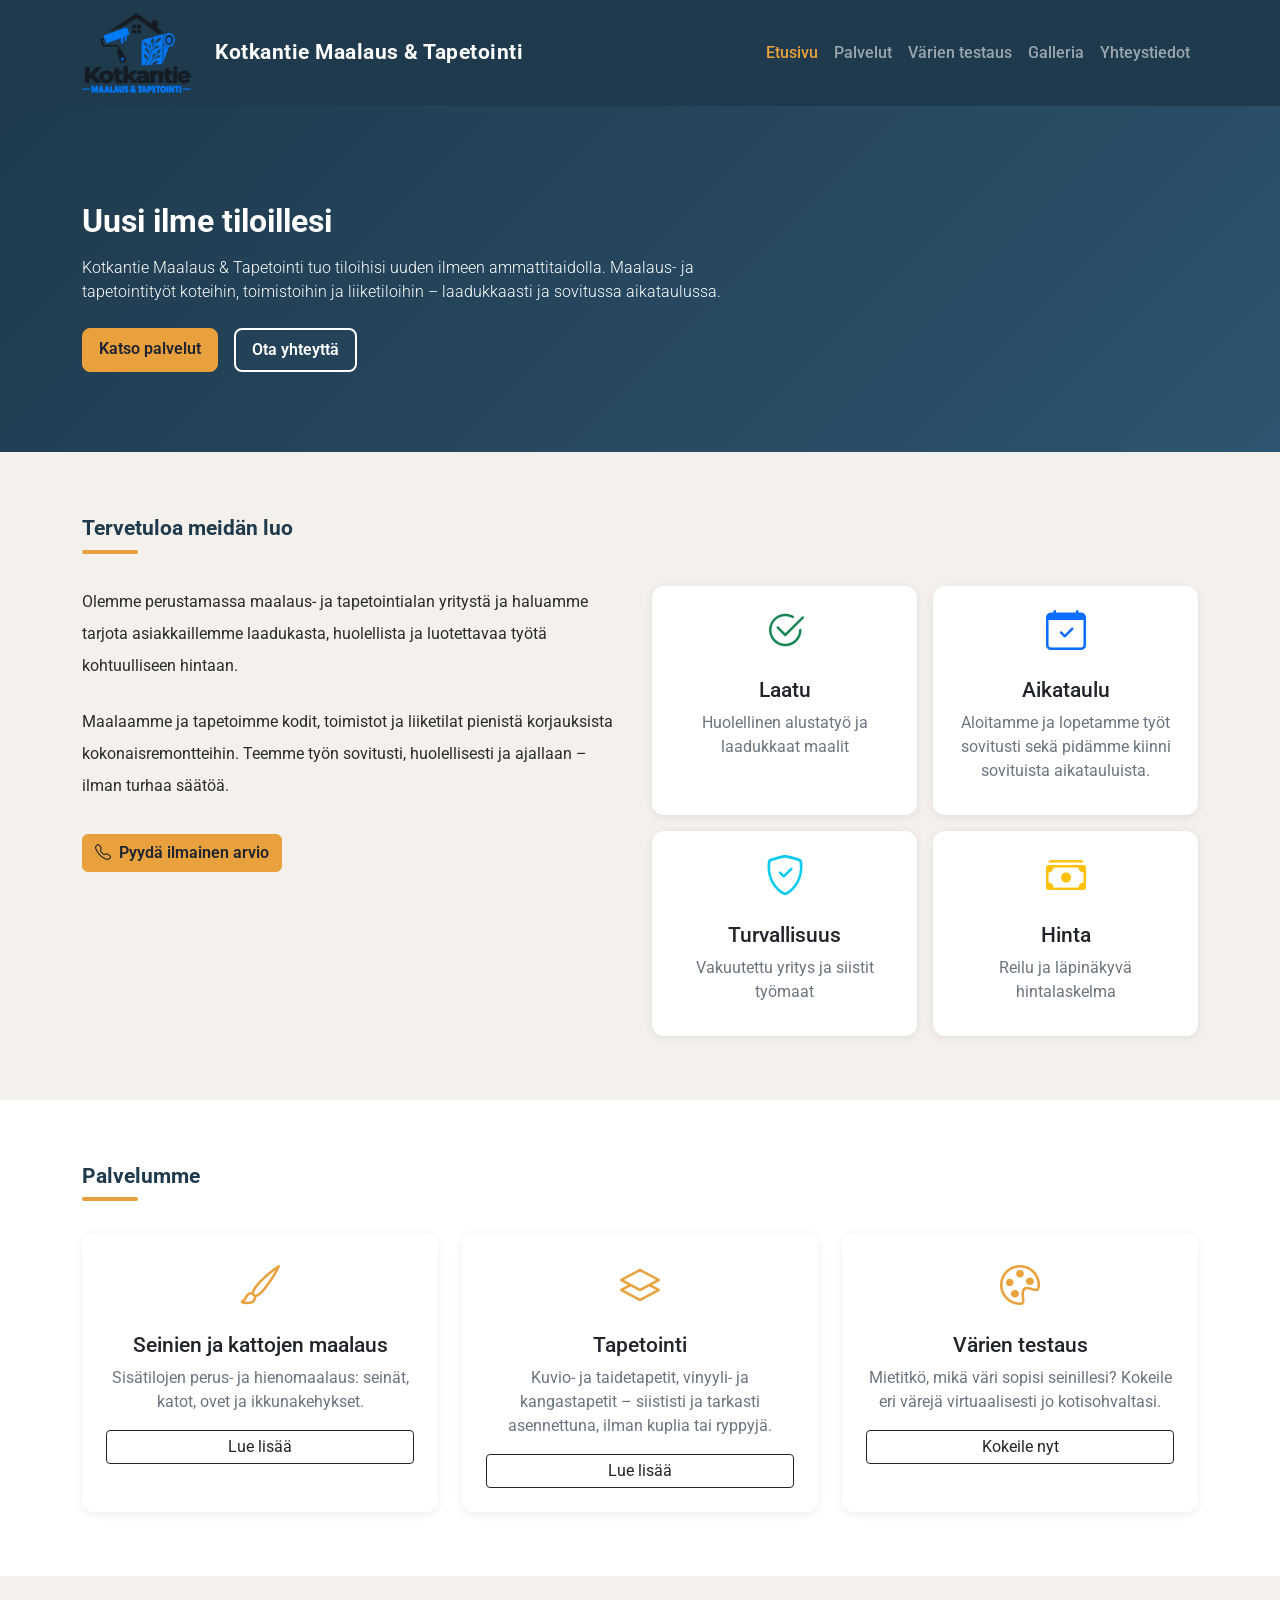
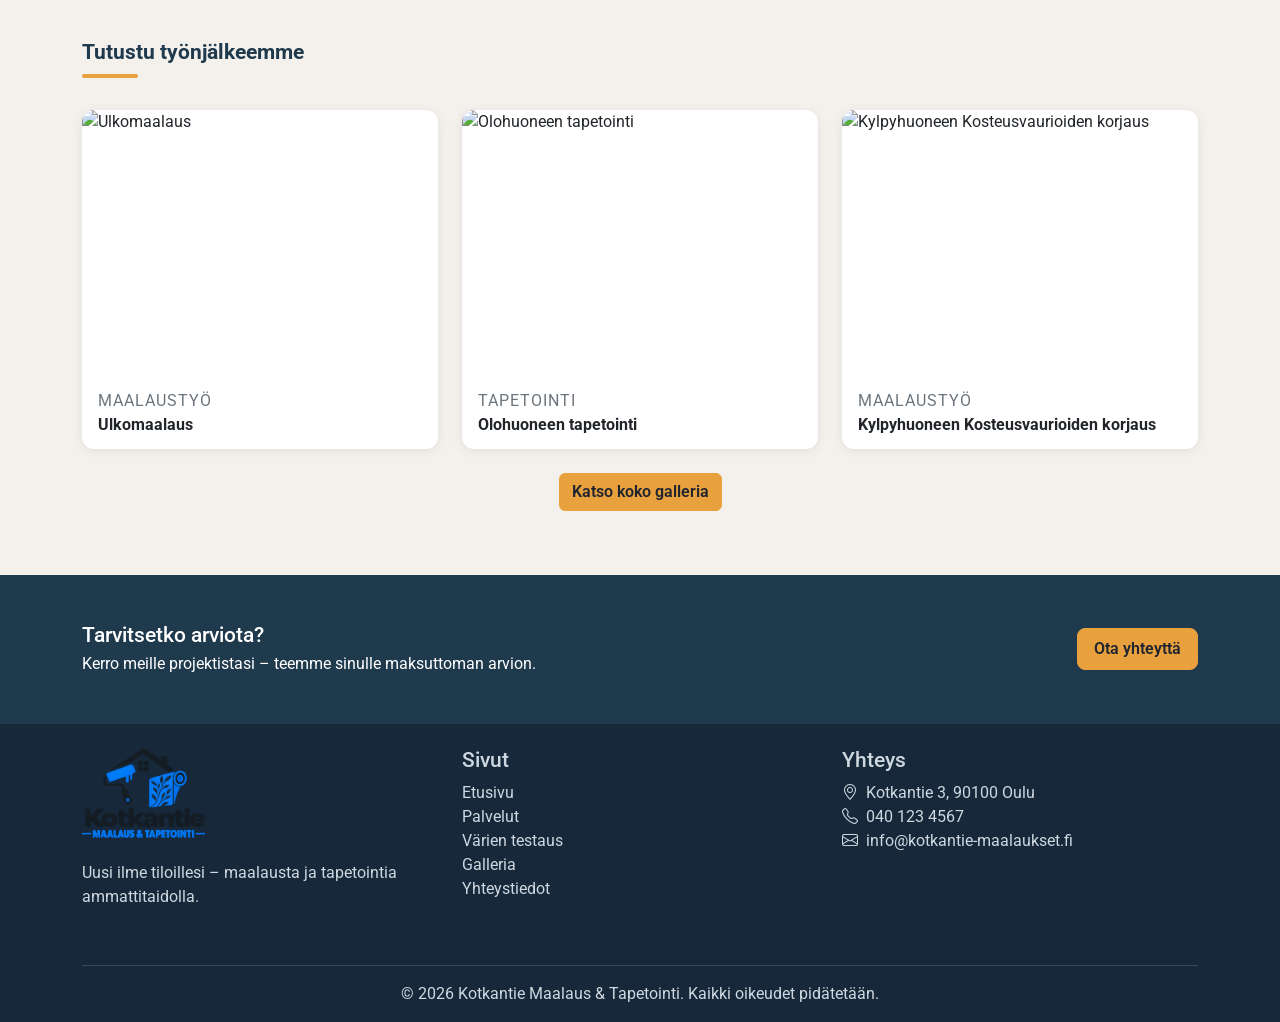
==== commit cb054a2b: "Lisätty meta ja link asioita" ====
--- a/index.html
+++ b/index.html
@@ -3,10 +3,12 @@
 <head>
   <meta charset="UTF-8">
   <meta name="viewport" content="width=device-width, initial-scale=1">
+  <meta name="description" content="Kotkantie Maalaus & Tapetointi tarjoaa maalaus- ja tapetointityöt koteihin ja liiketiloihin Oulussa. Pyydä maksuton arvio.">
   <title>Etusivu | Kotkantie Maalaus &amp; Tapetointi</title>
   <link href="https://cdn.jsdelivr.net/npm/bootstrap@5.3.3/dist/css/bootstrap.min.css" rel="stylesheet">
   <link href="https://cdn.jsdelivr.net/npm/bootstrap-icons@1.11.3/font/bootstrap-icons.min.css" rel="stylesheet">
   <link rel="stylesheet" href="css/styles.css">
+  <link rel="icon" href="kuvat/favicon.png">
 </head>
 <body>
 
@@ -239,6 +241,6 @@
 <script src="https://code.jquery.com/jquery-3.7.1.min.js"></script>
 <script src="https://cdn.jsdelivr.net/npm/bootstrap@5.3.3/dist/js/bootstrap.bundle.min.js"></script>
 <script src="js/script.js"></script>
-<script src="js/värit.js"></script>
+<script src="js/varit.js"></script>
 </body>
-</html>
+</html>
--- a/css/styles.css
+++ b/css/styles.css
@@ -43,6 +43,9 @@
   font-size: var(--koko-teksti);
   color: var(--vp-teksti);
   background-color: var(--vp-vaalea);
+  display: flex;
+  flex-direction: column;
+  min-height: 100vh;
 }
 
 h1, .h1,
@@ -87,10 +90,6 @@
   letter-spacing: 0.5px;
 }
 
-.navbar-brand .bi {
-  color: var(--vp-akcentti);
-}
-
 .navbar .nav-link {
   font-weight: 500;
   position: relative;
@@ -182,12 +181,13 @@
 }
 
 /* Kuvakkeet eivät ole tekstiä, joten niiden koko saa poiketa */
-.kortti-palvelu .kuvake {
+.kortti-palvelu-kuvake {
   font-size: 2.5rem;
   color: var(--vp-akcentti);
 }
 
 /* ---------- Värien testaus: huone ---------- */
+/* Huoneen kuva ja värit piirretään varit.js-tiedostossa (SVG) */
 .huone {
   position: relative;
   width: 100%;
@@ -195,132 +195,6 @@
   overflow: hidden;
   border-radius: 0.75rem;
   box-shadow: 0 8px 24px rgba(0, 0, 0, 0.2);
-  /* Maalattavat värit asetetaan JS:llä näihin muuttujiin */
-  --seinavari: #f2f0ea;
-  --jalkalistavari: #ffffff;
-}
-
-.seina {
-  position: absolute;
-  top: 0;
-  left: 0;
-  right: 0;
-  bottom: 22%;
-  background-color: var(--seinavari);
-  transition: background-color 0.35s ease;
-}
-
-.lattia {
-  position: absolute;
-  bottom: 0;
-  left: 0;
-  right: 0;
-  height: 22%;
-  background: repeating-linear-gradient(
-    90deg,
-    #c9a26f 0 70px,
-    #bd9460 70px 140px
-  );
-  box-shadow: inset 0 6px 10px rgba(0, 0, 0, 0.15);
-}
-
-.jalkalista {
-  position: absolute;
-  left: 0;
-  right: 0;
-  bottom: 22%;
-  height: 4.5%;
-  background-color: var(--jalkalistavari);
-  border-top: 1px solid rgba(0, 0, 0, 0.15);
-  transition: background-color 0.35s ease;
-}
-
-.ovi {
-  position: absolute;
-  bottom: 22%;
-  left: 10%;
-  width: 15%;
-  height: 48%;
-  background-color: #fbfaf7;
-  border: 5px solid #d9d2c6;
-  border-bottom: none;
-  border-radius: 4px 4px 0 0;
-}
-
-.ovi::after {
-  content: "";
-  position: absolute;
-  right: 12%;
-  top: 52%;
-  width: 8%;
-  height: 8%;
-  border-radius: 50%;
-  background-color: #b9924f;
-}
-
-.ikkuna {
-  position: absolute;
-  top: 12%;
-  right: 12%;
-  width: 28%;
-  height: 36%;
-  background: linear-gradient(180deg, #cfe7f5 0%, #e8f4fb 100%);
-  border: 7px solid #ffffff;
-  box-shadow: 0 0 0 2px #d9d2c6, 0 4px 10px rgba(0, 0, 0, 0.12);
-}
-
-.ikkuna::before {
-  content: "";
-  position: absolute;
-  left: 50%;
-  top: 0;
-  bottom: 0;
-  width: 4px;
-  margin-left: -2px;
-  background-color: #ffffff;
-}
-
-.ikkuna::after {
-  content: "";
-  position: absolute;
-  top: 50%;
-  left: 0;
-  right: 0;
-  height: 4px;
-  margin-top: -2px;
-  background-color: #ffffff;
-}
-
-.sofa {
-  position: absolute;
-  bottom: 22%;
-  left: 38%;
-  width: 30%;
-  height: 17%;
-  background-color: #7c8a94;
-  border-radius: 12px 12px 0 0;
-}
-
-.sofa::before {
-  content: "";
-  position: absolute;
-  left: -6%;
-  bottom: 0;
-  width: 14%;
-  height: 100%;
-  background-color: #6d7a84;
-  border-radius: 12px 0 0 0;
-}
-
-.sofa::after {
-  content: "";
-  position: absolute;
-  right: -6%;
-  bottom: 0;
-  width: 14%;
-  height: 100%;
-  background-color: #6d7a84;
-  border-radius: 0 12px 0 0;
 }
 
 /* ---------- Värien testaus: napit ---------- */
@@ -328,41 +202,6 @@
   display: flex;
   flex-wrap: wrap;
   gap: 0.6rem;
-}
-
-.nappi {
-  width: 52px;
-  height: 52px;
-  border-radius: 50%;
-  cursor: pointer;
-  border: 3px solid rgba(0, 0, 0, 0.15);
-  transition: transform 0.15s ease, border-color 0.15s ease;
-}
-
-.nappi:hover {
-  transform: scale(1.1);
-}
-
-.nappi.aktiivinen {
-  border-color: var(--vp-tumma);
-  transform: scale(1.12);
-  box-shadow: 0 0 0 3px var(--vp-akcentti);
-}
-
-.nappi-oma {
-  position: relative;
-  overflow: hidden;
-  background: conic-gradient(red, yellow, lime, cyan, blue, magenta, red);
-  border: 3px dashed rgba(0, 0, 0, 0.35);
-}
-
-.nappi-oma input[type="color"] {
-  position: absolute;
-  inset: -8px;
-  width: calc(100% + 16px);
-  height: calc(100% + 16px);
-  cursor: pointer;
-  opacity: 0;
 }
 
 .vari-valittu {
@@ -371,13 +210,8 @@
   height: 1rem;
   border-radius: 0.25rem;
   vertical-align: -0.2rem;
-  margin-right: 0.4rem;
+  margin-right: 6px;
   border: 1px solid rgba(0, 0, 0, 0.2);
-}
-
-#seinän_nappialue, #Jalkalistan_nappialue {
-  display: flex;
-  flex-wrap: wrap;
 }
 
 .vari-nappi:focus,
@@ -392,7 +226,6 @@
   outline-offset: 2px;
 }
 
-.vari-valittu { margin-right: 6px; }
 /* ---------- Galleria ---------- */
 .galleria-tuote {
   border: none;
@@ -426,22 +259,6 @@
   letter-spacing: 1px;
 }
 
-
-.gallery-card img {
-  width: 100%;
-  aspect-ratio: 4 / 3;   /* kaikille kuville sama muoto */
-  object-fit: cover;      /* leikkaa kuvan sen sijaan että venyttäisi */
-  object-position: center top; /* pitää maalarin pään ja telan näkyvissä */
-  display: block;
-}
-
-.gallery-grid {
-  display: grid;
-  grid-template-columns: repeat(3, 1fr);
-  gap: 20px;
-  align-items: start;  /* kortit eivät venytä toisiaan saman korkuisiksi */
-}
-
 /* ---------- Yhteystiedot ---------- */
 /* Kuvakkeet eivät ole tekstiä, joten niiden koko saa poiketa */
 .yhteystieto-kohteet .bi {
@@ -451,20 +268,13 @@
   text-align: center;
 }
 
-.kartta-upotus {
-  height: 260px;
+.kartta {
+  display: block;
+  width: 100%;
+  height: 300px;
+  border: 0;
   border-radius: 0.75rem;
-  background-color: #dfe6ea;
-  border: 2px dashed #aab7c0;
-  display: flex;
-  flex-direction: column;
-  align-items: center;
-  justify-content: center;
-  color: var(--vp-harmaa);
-}
-
-.kartta-upotus .bi {
-  font-size: 2.5rem;
+  box-shadow: 0 2px 10px rgba(0, 0, 0, 0.08);
 }
 
 /* ---------- Kutsu-toimintaan -palkki ---------- */
@@ -502,19 +312,9 @@
   color: var(--vp-akcentti);
 }
 
-.site-footer .brand .bi {
-  color: var(--vp-akcentti);
-}
-
 .footer-alaosa {
   border-top: 1px solid rgba(255, 255, 255, 0.15);
   font-size: var(--koko-teksti);
-}
-
-body {
-  display: flex;
-  flex-direction: column;
-  min-height: 100vh;
 }
 
 main {
